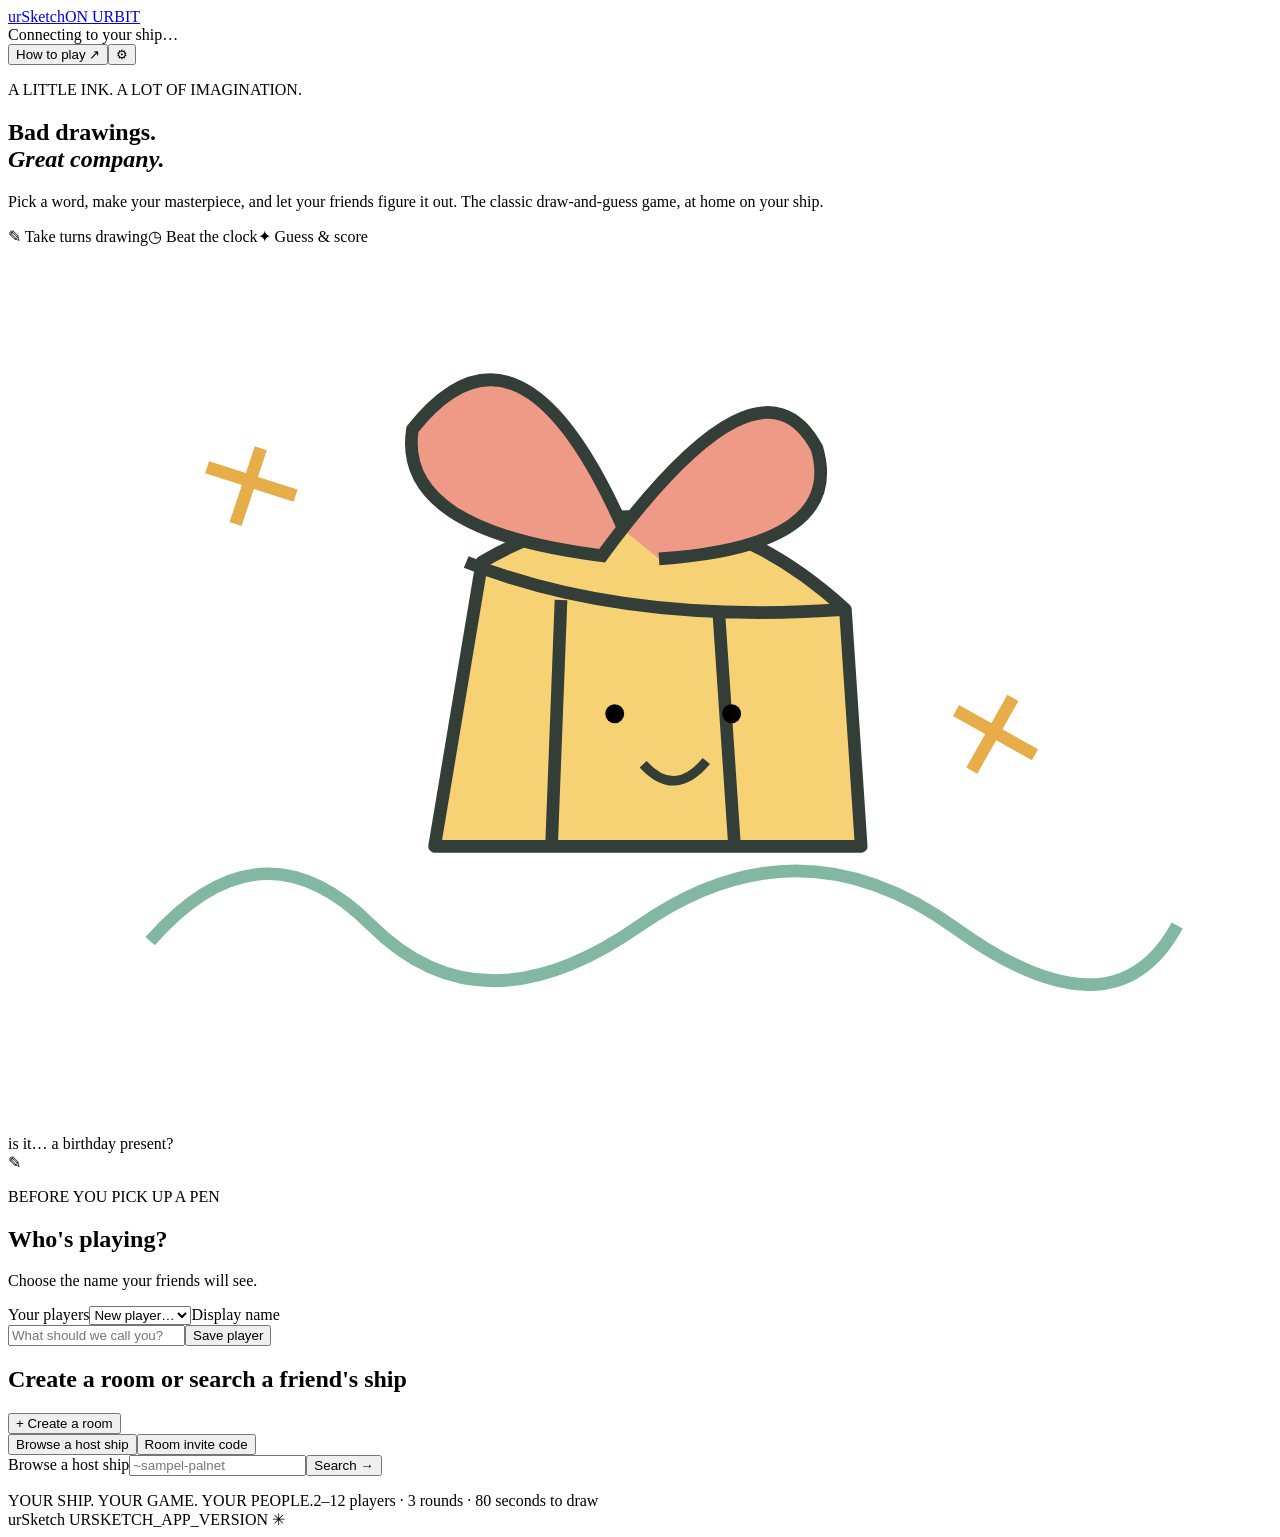
==== web/index.html @ 87e3bbe8 "Release urSketch 0.6.0 for Urbit" ====
<!doctype html>
<html lang="en">
<head><meta charset="utf-8"><meta name="viewport" content="width=device-width,initial-scale=1"><title>urSketch · Draw together on Urbit</title><link rel="icon" type="image/svg+xml" sizes="any" href="URSKETCH_FAVICON_DATA_URL"><style>/* URSKETCH_CSS */</style></head>
<body>
<header><a class="brand" href="/apps/ursketch"><!-- URSKETCH_LOGO -->urSketch<span class="brand-tag">ON URBIT</span></a><div class="connection"><span id="status-dot"></span><span id="status">Connecting to your ship…</span></div><div class="header-actions"><button id="help" class="quiet">How to play ↗</button><button id="settings-open" class="quiet settings-button" title="Settings" aria-label="Settings">⚙</button></div></header>
<main>
<section id="lobby">
<div class="intro"><div><p class="eyebrow">A LITTLE INK. A LOT OF IMAGINATION.</p><h1>Bad drawings.<br><em>Great company.</em></h1><p class="lede">Pick a word, make your masterpiece, and let your friends figure it out. The classic draw-and-guess game, at home on your ship.</p><div class="hero-pills"><span>✎ Take turns drawing</span><span>◷ Beat the clock</span><span>✦ Guess & score</span></div></div><div class="doodle" aria-hidden="true"><span class="tape"></span><svg viewBox="0 0 400 280"><path d="M45 220 Q80 180 115 215 T200 215 T300 216 T370 215" fill="none" stroke="#82b8a1" stroke-width="4"/><path d="M135 190 L150 100 Q210 65 265 115 L270 190 Z" fill="#f6d274" stroke="#343e38" stroke-width="4" stroke-linejoin="round"/><path d="M145 100 Q195 120 265 115 M175 112 L172 190 M225 117 L230 191" fill="none" stroke="#343e38" stroke-width="4"/><path d="M195 90 Q162 15 128 58 Q123 90 188 98 Q238 30 256 64 Q265 95 206 99" fill="#ef9a86" stroke="#343e38" stroke-width="4"/><circle cx="192" cy="148" r="3"/><circle cx="229" cy="148" r="3"/><path d="M201 164 Q211 175 221 163" fill="none" stroke="#343e38" stroke-width="3"/><path d="M72 88 L80 64 M63 70 L91 79 M305 166 L318 143 M300 147 L325 161" stroke="#e6ad48" stroke-width="4"/></svg><span class="doodle-label">is it… a birthday present?</span></div></div>
<section class="player-picker" aria-labelledby="profile-heading">
 <div class="profile-avatar" id="profile-avatar" aria-hidden="true">✎</div>
 <div class="profile-intro"><p class="eyebrow">BEFORE YOU PICK UP A PEN</p><h2 id="profile-heading">Who's playing?</h2><p id="profile-current">Choose the name your friends will see.</p></div>
 <form id="profile-form"><label for="profile-select">Your players</label><select id="profile-select"><option value="">New player…</option></select><label for="player-name">Display name</label><div class="name-save"><input id="player-name" maxlength="24" placeholder="What should we call you?" autocomplete="nickname" required><button class="primary">Save player</button></div></form>
</section>
<div class="lobby-heading"><div><h2>Create a room or search a friend's ship</h2></div><button id="create-open" class="primary">+ Create a room</button></div>
<div class="host-bar room-search">
 <div class="search-modes" role="tablist" aria-label="Room search method"><button id="search-host-mode" type="button" role="tab" aria-selected="true" aria-controls="host-form">Browse a host ship</button><button id="search-invite-mode" type="button" role="tab" aria-selected="false" aria-controls="host-form" tabindex="-1">Room invite code</button></div>
 <form id="host-form" role="tabpanel" aria-labelledby="search-host-mode"><label id="search-label" class="sr-only" for="host">Browse a host ship</label><input id="host" placeholder="~sampel-palnet" autocomplete="off" spellcheck="false" required><button id="host-search">Search →</button></form>
</div>
<p id="browse-status" class="operation-status" role="status" aria-live="polite"></p>
<div id="room-recovery" class="room-recovery" hidden><div><strong id="recovery-title">Return to your room</strong><p id="recovery-detail"></p></div><div class="recovery-actions"><button id="rejoin-room" class="primary">Rejoin</button><button id="leave-saved-room">Leave room</button></div></div>
<p id="join-status" class="operation-status" role="status" aria-live="polite"></p>
<div id="room-list" class="room-list" hidden></div>
<div class="lobby-footer"><span>YOUR SHIP. YOUR GAME. YOUR PEOPLE.</span><span>2–12 players · 3 rounds · 80 seconds to draw</span></div>
</section>
<section id="game" hidden>
 <div class="room-heading"><div class="room-identity"><h2 id="room-title">Drawing room</h2><p id="room-host"></p></div><div class="round-meta"><span id="round">Round 1 / 3</span><span id="classic-round" class="classic-only"></span><span id="phase-label">Waiting for players</span><div id="artist-secret" hidden><span>Word: <strong id="word"></strong></span><span>Value: <b id="word-value">10</b></span></div></div><div class="room-actions"><button id="invite" class="quiet">Invite ↗</button><button id="leave" class="quiet">Leave</button><div id="timer-dial" class="timer-dial" role="progressbar" aria-label="Round timer" aria-valuemin="0" aria-valuemax="80" aria-valuenow="0"><span id="timer-label" class="sr-only">Waiting for players</span></div></div></div>
 <div class="game-grid">
  <div class="left-top">
   <aside class="players panel"><div class="panel-label"><b class="default-only">Players</b><b class="classic-only">Users (<span id="classic-player-count">0</span>)</b><span id="player-count"></span></div><ol id="players"></ol></aside>
   <section class="game-log panel"><div class="panel-label">Game <span id="game-status">Waiting</span></div><div id="messages" class="message-log" role="log" aria-live="polite"></div><span id="guess-form-home" hidden></span><form id="guess-form"><label class="sr-only" for="guess">Your guess</label><input id="guess" maxlength="160" placeholder="Guesses open when a round starts" autocomplete="off" required disabled><button aria-label="Send guess" disabled>↑</button></form></section>
  </div>
  <div id="classic-left-controls" class="classic-only"></div>
  <section class="chat panel"><div class="panel-label">Chat <span>Say hello</span></div><div id="chat-messages" class="message-log" role="log" aria-live="polite"></div><form id="chat-form"><label class="sr-only" for="chat-input">Chat message</label><input id="chat-input" maxlength="240" placeholder="Say something nice…" autocomplete="off" required><button aria-label="Send chat">↑</button></form></section>
  <section class="studio panel">
   <div id="studio-toolbar" class="studio-toolbar" hidden>
    <span id="round-controls-home" hidden></span><div id="round-controls" hidden><button id="give-hint" aria-label="Give hint" title="Give hint — artist reward: 5 points after the first hint, then 4 and 3">Give hint <span id="hints-used">0/3</span></button><button id="skip" class="quiet">Skip</button></div>
    <div id="hint-display" class="hint-display" role="status" aria-live="polite" hidden><span id="hint-letters"></span><span id="hint-length"></span></div>
   <div id="tools" hidden>
    <div id="drawing-palettes">
     <div class="palette-panel stroke-panel" data-palette="stroke"><span class="palette-grip" draggable="true" title="Drag to rearrange; double-click to rotate" aria-label="Move stroke palette">⠿</span><div class="stroke-control"><div id="brush-preview" aria-hidden="true"><span></span></div><label for="width">Stroke <output id="width-value">6</output></label><input id="width" type="range" min="1" max="40" value="6" aria-label="Stroke width"></div></div>
     <div class="palette-panel color-panel" data-palette="colors"><span class="palette-grip" draggable="true" title="Drag to rearrange; double-click to rotate" aria-label="Move color palette">⠿</span><div class="palette" id="palette" aria-label="Drawing colors"></div><div class="color-extra"><button id="color-preview" title="Switch simple / advanced palette" aria-label="Advanced palette"><span></span></button><button id="lighter" title="Lighter (↑)" aria-label="Lighter">▴</button><button id="darker" title="Darker (↓)" aria-label="Darker">▾</button></div><div id="advanced-palette" hidden><input id="custom-color" type="color" value="#000000" aria-label="Choose any color"><span>Choose any color</span></div></div>
     <div class="palette-panel drawing-panel" data-palette="tools"><span class="palette-grip" draggable="true" title="Drag to rearrange; double-click to rotate" aria-label="Move drawing palette">⠿</span><div class="tool-grid" id="tool-grid" aria-label="Drawing tools"></div></div>
    </div><span id="tool-status" class="sr-only" role="status"></span>
   </div>
   </div>
   <div class="canvas-wrap"><canvas id="canvas" width="1000" height="700" aria-label="Shared drawing canvas"></canvas><div id="overlay"><span class="overlay-icon">✎</span><h3 id="overlay-title">The crew is gathering.</h3><p id="overlay-text">You need at least two players to start.</p><div id="choices"></div><button id="start" class="primary">Start game →</button></div></div>
   <div class="canvas-footer"><span id="drawing-status">Everyone has an artist in them.</span><span>URSKETCH</span></div>
  </section>
 </div>
</section>
</main><footer><span>urSketch <span id="app-version">URSKETCH_APP_VERSION</span> <span class="footer-star">✳</span></span></footer>
<dialog id="create-dialog"><form id="create-form"><p class="eyebrow">GOOD COMPANY STARTS HERE</p><h2>Make some room.</h2><label for="title">Room name</label><input id="title" maxlength="48" placeholder="The questionable artists club" required><p>Hosted on your ship. Share an invite so friends can join from theirs.</p><div class="dialog-actions"><button type="button" id="cancel-create">Cancel</button><button class="primary">Create room →</button></div></form></dialog>
<dialog id="settings-dialog" aria-labelledby="settings-heading"><div class="settings-heading"><h2 id="settings-heading">Settings</h2><button id="settings-close" class="quiet" aria-label="Close settings">✕</button></div>
 <fieldset><legend>Sound</legend><label class="settings-check"><input id="sound-muted" type="checkbox">Mute sound</label><label for="sound-volume">Volume <output id="volume-value">70%</output></label><input id="sound-volume" type="range" min="0" max="100" value="70"><label for="audio-output">Output device</label><div class="output-controls"><select id="audio-output"><option value="">System default</option></select><button id="choose-output" type="button">Choose output…</button></div><p id="audio-status" role="status">Choose where future game sounds will play.</p><button id="test-sound" type="button">Test sound</button></fieldset>
 <fieldset><legend>Appearance & accessibility</legend><label for="theme-select">Theme</label><select id="theme-select"><option value="default">Default</option><option value="classic">Classic</option><option value="grubbery" disabled>Grubbery Theme — coming soon</option></select><label class="settings-check"><input id="reduce-motion" type="checkbox">Reduce motion</label><label class="settings-check"><input id="large-chat" type="checkbox">Larger chat text</label></fieldset><button id="settings-reset" class="quiet" type="button">Restore defaults</button><p class="settings-note">Saved in this browser.</p></dialog>
<dialog id="help-dialog"><p class="eyebrow">WELCOME TO URSKETCH</p><h2>A picture is worth… points.</h2><p>Each player takes a turn drawing. Choose one of three secret words and illustrate it with the drawing tools. No letters, numbers, or giving the answer away!</p><p>Everyone else has 80 seconds to guess. Correct guesses earn 10, 9, 8, 7, 6, then 5 points each. The drawer earns 10 points for the first correct guess and 1 for each additional guess. Give hint can be used three times before anyone guesses correctly: first it shows the letter count, then reveals one random letter per press. The artist’s first-solve reward becomes 5, 4, then 3 points. Additional correct guessers still add 1 point each. No correct guesses means no drawer points. Each game lasts three rounds.</p><p>Search a friend's host ship or share your room's invite. Every player joins through their own Urbit ship with urSketch installed.</p><details class="shortcut-help"><summary>Drawing tools and shortcuts</summary><p>Pen P · Brush B · Spray Y · Eraser E · Rectangle S · Circle C · Line L · Zoom Z. Repeat S or C to toggle solid / outline shapes.</p><p>+ / − zoom · Space pans · Space+Alt zooms in · Space+Command zooms out · Alt picks a color · D toggles black / white.</p><p>↑ / ↓ change brightness · ← / → change width · 1–8 set width · 9 sets 16px · 0 sets 32px · Tab switches Game / Chat. Shift+Clear fills with your color. Shift+Zoom zooms out; double-click Zoom to reset zoom and pan.</p><p>Drag palette grips to rearrange them outside the canvas; double-click a grip to rotate. Your palette arrangement is saved.</p></details><button id="close-help" class="primary">Got it →</button></dialog>
<div id="toast" role="status" hidden></div>
<script>/* URSKETCH_DRAWING */
/* URSKETCH_SETTINGS */
/* URSKETCH_JS */</script>
</body></html>
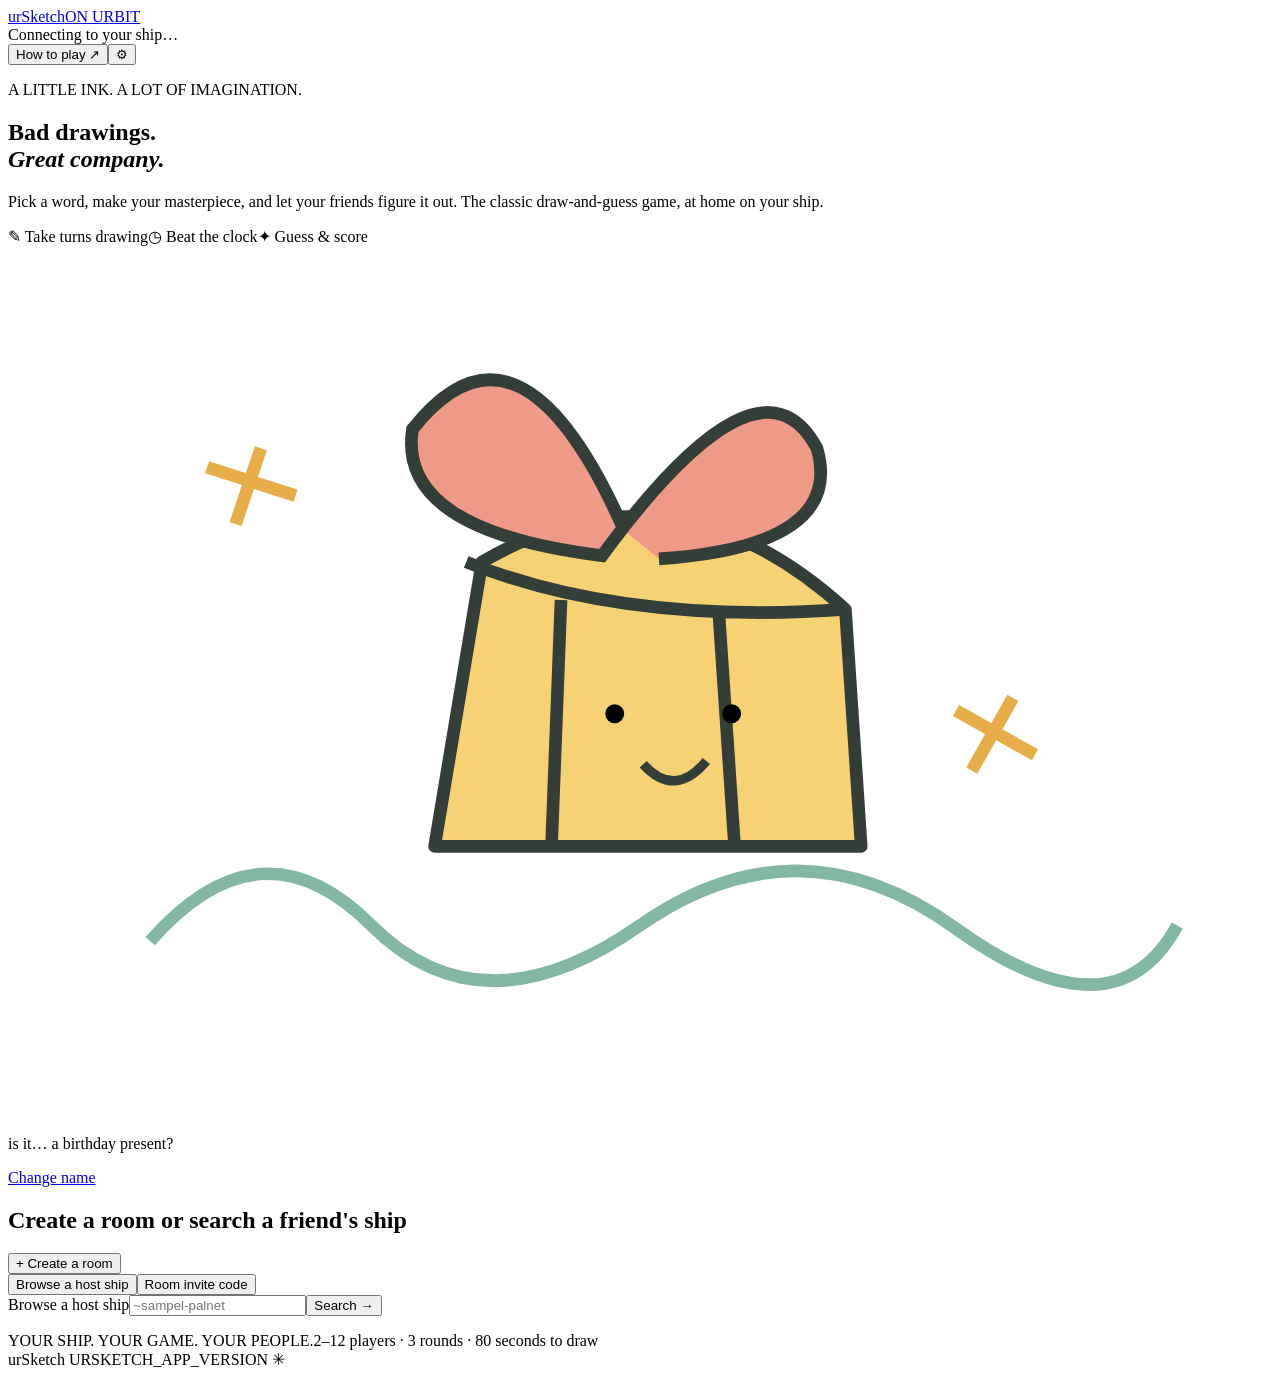
==== commit cc864da2: "Add a silver username screen between the intro and room browser" ====
--- a/web/index.html
+++ b/web/index.html
@@ -1,16 +1,17 @@
 <!doctype html>
 <html lang="en">
-<head><meta charset="utf-8"><meta name="viewport" content="width=device-width,initial-scale=1"><title>urSketch · Draw together on Urbit</title><link rel="icon" type="image/svg+xml" sizes="any" href="URSKETCH_FAVICON_DATA_URL"><style>/* URSKETCH_CSS */</style></head>
+<head><meta charset="utf-8"><meta name="viewport" content="width=device-width,initial-scale=1"><title>urSketch · Draw together on Urbit</title><link rel="icon" type="image/svg+xml" sizes="any" href="URSKETCH_FAVICON_DATA_URL"><style>/* URSKETCH_CSS */</style><script>document.documentElement.classList.toggle('connect-route',location.pathname.replace(/\/$/,'').endsWith('/connect'));</script></head>
 <body>
 <header><a class="brand" href="/apps/ursketch"><!-- URSKETCH_LOGO -->urSketch<span class="brand-tag">ON URBIT</span></a><div class="connection"><span id="status-dot"></span><span id="status">Connecting to your ship…</span></div><div class="header-actions"><button id="help" class="quiet">How to play ↗</button><button id="settings-open" class="quiet settings-button" title="Settings" aria-label="Settings">⚙</button></div></header>
 <main>
+<section id="connect-page" aria-label="Connect to urSketch" hidden>
+<!-- URSKETCH_CONNECT_LOGO -->
+<div class="connect-copy"><p>Welcome to urSketch, the net's premier sketching game!</p><p>Enter your display name in the box to the right and click the Connect button to connect to the game</p><p>Your Urbit ID will always be able to be seen when a player inspects your profile.</p></div>
+<form id="profile-form"><label for="player-name">Username:</label><input id="player-name" name="username" maxlength="96" autocomplete="nickname" spellcheck="false" required><button id="connect-submit" type="submit">Connect</button><p id="connect-error" role="alert" aria-live="polite"></p></form>
+</section>
 <section id="lobby">
 <div class="intro"><div><p class="eyebrow">A LITTLE INK. A LOT OF IMAGINATION.</p><h1>Bad drawings.<br><em>Great company.</em></h1><p class="lede">Pick a word, make your masterpiece, and let your friends figure it out. The classic draw-and-guess game, at home on your ship.</p><div class="hero-pills"><span>✎ Take turns drawing</span><span>◷ Beat the clock</span><span>✦ Guess & score</span></div></div><div class="doodle" aria-hidden="true"><span class="tape"></span><svg viewBox="0 0 400 280"><path d="M45 220 Q80 180 115 215 T200 215 T300 216 T370 215" fill="none" stroke="#82b8a1" stroke-width="4"/><path d="M135 190 L150 100 Q210 65 265 115 L270 190 Z" fill="#f6d274" stroke="#343e38" stroke-width="4" stroke-linejoin="round"/><path d="M145 100 Q195 120 265 115 M175 112 L172 190 M225 117 L230 191" fill="none" stroke="#343e38" stroke-width="4"/><path d="M195 90 Q162 15 128 58 Q123 90 188 98 Q238 30 256 64 Q265 95 206 99" fill="#ef9a86" stroke="#343e38" stroke-width="4"/><circle cx="192" cy="148" r="3"/><circle cx="229" cy="148" r="3"/><path d="M201 164 Q211 175 221 163" fill="none" stroke="#343e38" stroke-width="3"/><path d="M72 88 L80 64 M63 70 L91 79 M305 166 L318 143 M300 147 L325 161" stroke="#e6ad48" stroke-width="4"/></svg><span class="doodle-label">is it… a birthday present?</span></div></div>
-<section class="player-picker" aria-labelledby="profile-heading">
- <div class="profile-avatar" id="profile-avatar" aria-hidden="true">✎</div>
- <div class="profile-intro"><p class="eyebrow">BEFORE YOU PICK UP A PEN</p><h2 id="profile-heading">Who's playing?</h2><p id="profile-current">Choose the name your friends will see.</p></div>
- <form id="profile-form"><label for="profile-select">Your players</label><select id="profile-select"><option value="">New player…</option></select><label for="player-name">Display name</label><div class="name-save"><input id="player-name" maxlength="24" placeholder="What should we call you?" autocomplete="nickname" required><button class="primary">Save player</button></div></form>
-</section>
+<div class="player-summary"><p id="profile-current"></p><a href="/apps/ursketch/connect">Change name</a></div>
 <div class="lobby-heading"><div><h2>Create a room or search a friend's ship</h2></div><button id="create-open" class="primary">+ Create a room</button></div>
 <div class="host-bar room-search">
  <div class="search-modes" role="tablist" aria-label="Room search method"><button id="search-host-mode" type="button" role="tab" aria-selected="true" aria-controls="host-form">Browse a host ship</button><button id="search-invite-mode" type="button" role="tab" aria-selected="false" aria-controls="host-form" tabindex="-1">Room invite code</button></div>
@@ -52,7 +53,9 @@
 <dialog id="create-dialog"><form id="create-form"><p class="eyebrow">GOOD COMPANY STARTS HERE</p><h2>Make some room.</h2><label for="title">Room name</label><input id="title" maxlength="48" placeholder="The questionable artists club" required><p>Hosted on your ship. Share an invite so friends can join from theirs.</p><div class="dialog-actions"><button type="button" id="cancel-create">Cancel</button><button class="primary">Create room →</button></div></form></dialog>
 <dialog id="settings-dialog" aria-labelledby="settings-heading"><div class="settings-heading"><h2 id="settings-heading">Settings</h2><button id="settings-close" class="quiet" aria-label="Close settings">✕</button></div>
  <fieldset><legend>Sound</legend><label class="settings-check"><input id="sound-muted" type="checkbox">Mute sound</label><label for="sound-volume">Volume <output id="volume-value">70%</output></label><input id="sound-volume" type="range" min="0" max="100" value="70"><label for="audio-output">Output device</label><div class="output-controls"><select id="audio-output"><option value="">System default</option></select><button id="choose-output" type="button">Choose output…</button></div><p id="audio-status" role="status">Choose where future game sounds will play.</p><button id="test-sound" type="button">Test sound</button></fieldset>
+ <fieldset><legend>Theme song</legend><label class="settings-check"><input id="theme-song-quarter" type="checkbox">Theme song at 25% volume</label><label class="settings-check"><input id="theme-song-disabled" type="checkbox">Disable theme song</label><p class="settings-note">25% uses one quarter of the normal theme-song level, after the master volume above.</p></fieldset>
  <fieldset><legend>Appearance & accessibility</legend><label for="theme-select">Theme</label><select id="theme-select"><option value="default">Default</option><option value="classic">Classic</option><option value="grubbery" disabled>Grubbery Theme — coming soon</option></select><label class="settings-check"><input id="reduce-motion" type="checkbox">Reduce motion</label><label class="settings-check"><input id="large-chat" type="checkbox">Larger chat text</label></fieldset><button id="settings-reset" class="quiet" type="button">Restore defaults</button><p class="settings-note">Saved in this browser.</p></dialog>
+<dialog id="player-profile-dialog" aria-labelledby="player-profile-name"><p class="eyebrow">PLAYER PROFILE</p><h2 id="player-profile-name"></h2><p>Urbit ID</p><p id="player-profile-ship"></p><form method="dialog"><button class="primary">Close</button></form></dialog>
 <dialog id="help-dialog"><p class="eyebrow">WELCOME TO URSKETCH</p><h2>A picture is worth… points.</h2><p>Each player takes a turn drawing. Choose one of three secret words and illustrate it with the drawing tools. No letters, numbers, or giving the answer away!</p><p>Everyone else has 80 seconds to guess. Correct guesses earn 10, 9, 8, 7, 6, then 5 points each. The drawer earns 10 points for the first correct guess and 1 for each additional guess. Give hint can be used three times before anyone guesses correctly: first it shows the letter count, then reveals one random letter per press. The artist’s first-solve reward becomes 5, 4, then 3 points. Additional correct guessers still add 1 point each. No correct guesses means no drawer points. Each game lasts three rounds.</p><p>Search a friend's host ship or share your room's invite. Every player joins through their own Urbit ship with urSketch installed.</p><details class="shortcut-help"><summary>Drawing tools and shortcuts</summary><p>Pen P · Brush B · Spray Y · Eraser E · Rectangle S · Circle C · Line L · Zoom Z. Repeat S or C to toggle solid / outline shapes.</p><p>+ / − zoom · Space pans · Space+Alt zooms in · Space+Command zooms out · Alt picks a color · D toggles black / white.</p><p>↑ / ↓ change brightness · ← / → change width · 1–8 set width · 9 sets 16px · 0 sets 32px · Tab switches Game / Chat. Shift+Clear fills with your color. Shift+Zoom zooms out; double-click Zoom to reset zoom and pan.</p><p>Drag palette grips to rearrange them outside the canvas; double-click a grip to rotate. Your palette arrangement is saved.</p></details><button id="close-help" class="primary">Got it →</button></dialog>
 <div id="toast" role="status" hidden></div>
 <script>/* URSKETCH_DRAWING */
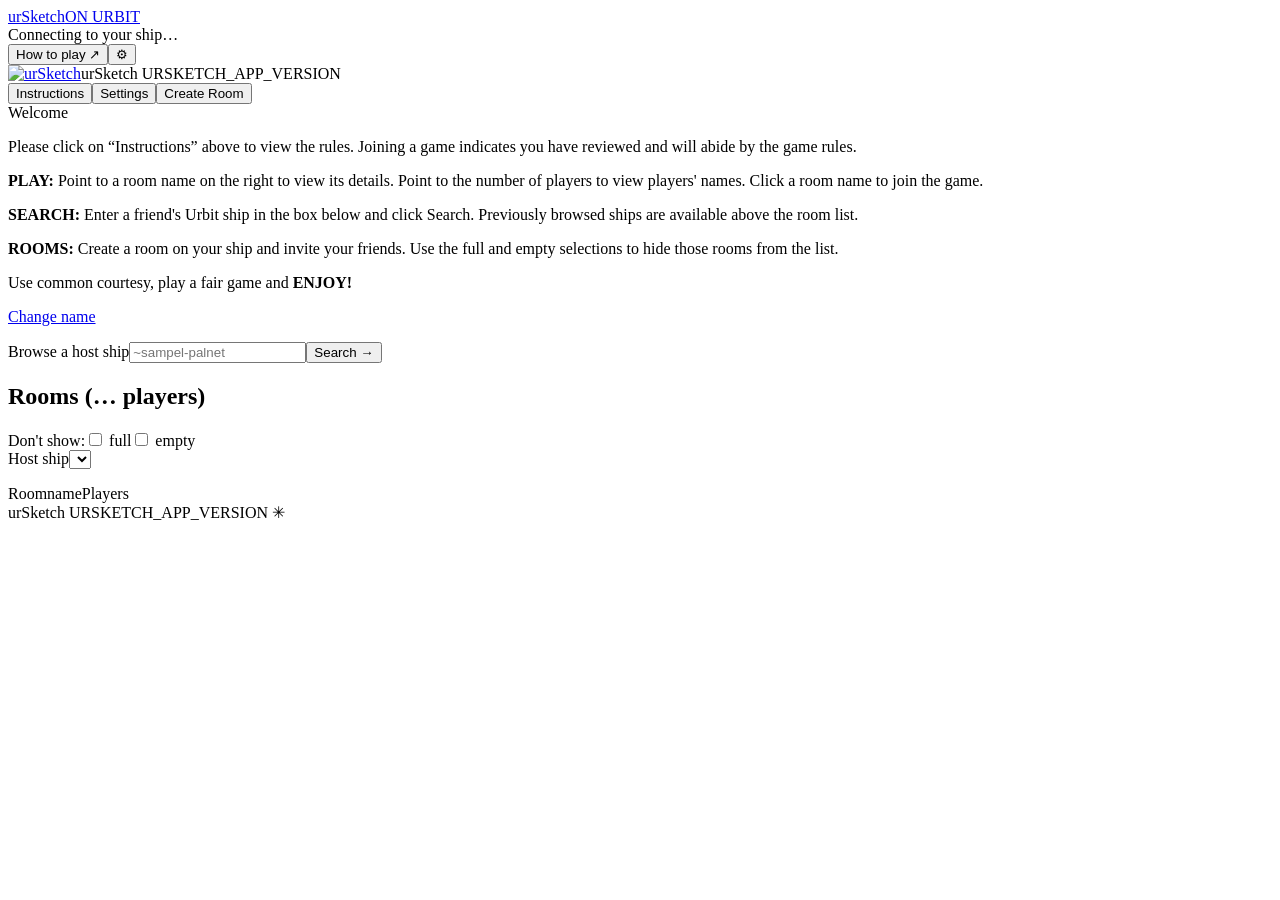
==== commit 08f6c4e8: "Match the classic room browser and count players across known hosts" ====
--- a/web/index.html
+++ b/web/index.html
@@ -9,19 +9,31 @@
 <div class="connect-copy"><p>Welcome to urSketch, the net's premier sketching game!</p><p>Enter your display name in the box to the right and click the Connect button to connect to the game</p><p>Your Urbit ID will always be able to be seen when a player inspects your profile.</p></div>
 <form id="profile-form"><label for="player-name">Username:</label><input id="player-name" name="username" maxlength="96" autocomplete="nickname" spellcheck="false" required><button id="connect-submit" type="submit">Connect</button><p id="connect-error" role="alert" aria-live="polite"></p></form>
 </section>
-<section id="lobby">
-<div class="intro"><div><p class="eyebrow">A LITTLE INK. A LOT OF IMAGINATION.</p><h1>Bad drawings.<br><em>Great company.</em></h1><p class="lede">Pick a word, make your masterpiece, and let your friends figure it out. The classic draw-and-guess game, at home on your ship.</p><div class="hero-pills"><span>✎ Take turns drawing</span><span>◷ Beat the clock</span><span>✦ Guess & score</span></div></div><div class="doodle" aria-hidden="true"><span class="tape"></span><svg viewBox="0 0 400 280"><path d="M45 220 Q80 180 115 215 T200 215 T300 216 T370 215" fill="none" stroke="#82b8a1" stroke-width="4"/><path d="M135 190 L150 100 Q210 65 265 115 L270 190 Z" fill="#f6d274" stroke="#343e38" stroke-width="4" stroke-linejoin="round"/><path d="M145 100 Q195 120 265 115 M175 112 L172 190 M225 117 L230 191" fill="none" stroke="#343e38" stroke-width="4"/><path d="M195 90 Q162 15 128 58 Q123 90 188 98 Q238 30 256 64 Q265 95 206 99" fill="#ef9a86" stroke="#343e38" stroke-width="4"/><circle cx="192" cy="148" r="3"/><circle cx="229" cy="148" r="3"/><path d="M201 164 Q211 175 221 163" fill="none" stroke="#343e38" stroke-width="3"/><path d="M72 88 L80 64 M63 70 L91 79 M305 166 L318 143 M300 147 L325 161" stroke="#e6ad48" stroke-width="4"/></svg><span class="doodle-label">is it… a birthday present?</span></div></div>
-<div class="player-summary"><p id="profile-current"></p><a href="/apps/ursketch/connect">Change name</a></div>
-<div class="lobby-heading"><div><h2>Create a room or search a friend's ship</h2></div><button id="create-open" class="primary">+ Create a room</button></div>
-<div class="host-bar room-search">
- <div class="search-modes" role="tablist" aria-label="Room search method"><button id="search-host-mode" type="button" role="tab" aria-selected="true" aria-controls="host-form">Browse a host ship</button><button id="search-invite-mode" type="button" role="tab" aria-selected="false" aria-controls="host-form" tabindex="-1">Room invite code</button></div>
- <form id="host-form" role="tabpanel" aria-labelledby="search-host-mode"><label id="search-label" class="sr-only" for="host">Browse a host ship</label><input id="host" placeholder="~sampel-palnet" autocomplete="off" spellcheck="false" required><button id="host-search">Search →</button></form>
-</div>
-<p id="browse-status" class="operation-status" role="status" aria-live="polite"></p>
-<div id="room-recovery" class="room-recovery" hidden><div><strong id="recovery-title">Return to your room</strong><p id="recovery-detail"></p></div><div class="recovery-actions"><button id="rejoin-room" class="primary">Rejoin</button><button id="leave-saved-room">Leave room</button></div></div>
-<p id="join-status" class="operation-status" role="status" aria-live="polite"></p>
-<div id="room-list" class="room-list" hidden></div>
-<div class="lobby-footer"><span>YOUR SHIP. YOUR GAME. YOUR PEOPLE.</span><span>2–12 players · 3 rounds · 80 seconds to draw</span></div>
+<section id="lobby" aria-label="Room browser">
+ <div class="browser-left">
+  <div class="browser-masthead"><a href="/apps/ursketch" aria-label="urSketch introduction"><img id="browser-logo" src="URSKETCH_BROWSER_LOGO_URL" alt="urSketch"></a><span class="browser-version">urSketch <span id="app-version">URSKETCH_APP_VERSION</span></span><div class="browser-actions"><button id="browser-help" type="button">Instructions</button><button id="browser-settings" type="button">Settings</button><button id="create-open" type="button">Create Room</button></div></div>
+  <div class="browser-panel-label">Welcome</div>
+  <div id="browser-guide" class="browser-guide" tabindex="0">
+   <div id="room-recovery" class="room-recovery" hidden><div><strong id="recovery-title">Return to your room</strong><p id="recovery-detail"></p></div><div class="recovery-actions"><button id="rejoin-room" class="primary">Rejoin</button><button id="leave-saved-room">Leave room</button></div></div>
+   <p>Please click on “Instructions” above to view the rules. Joining a game indicates you have reviewed and will abide by the game rules.</p>
+   <p><b>PLAY:</b> Point to a room name on the right to view its details. Point to the number of players to view players' names. Click a room name to join the game.</p>
+   <p><b>SEARCH:</b> Enter a friend's Urbit ship in the box below and click Search. Previously browsed ships are available above the room list.</p>
+   <p><b>ROOMS:</b> Create a room on your ship and invite your friends. Use the full and empty selections to hide those rooms from the list.</p>
+   <p class="browser-courtesy">Use common courtesy, play a fair game and <b>ENJOY!</b></p>
+   <div class="player-summary"><p id="profile-current"></p><a href="/apps/ursketch/connect">Change name</a></div>
+
+   <p id="join-status" class="operation-status" role="status" aria-live="polite"></p>
+  </div>
+  <div class="host-bar room-search">
+   <div class="search-modes" role="tablist" aria-label="Room search method" hidden><button id="search-host-mode" type="button" role="tab" aria-selected="true" aria-controls="host-form">Browse a host ship</button><button id="search-invite-mode" type="button" role="tab" aria-selected="false" aria-controls="host-form" tabindex="-1">Room invite code</button></div>
+   <form id="host-form" role="tabpanel" aria-labelledby="search-host-mode"><label id="search-label" class="sr-only" for="host">Browse a host ship</label><input id="host" placeholder="~sampel-palnet" autocomplete="off" spellcheck="false" required><button id="host-search">Search →</button></form>
+  </div>
+ </div>
+ <aside id="room-browser" aria-label="Rooms">
+  <div class="browser-room-controls"><h2 id="browser-player-total" aria-live="polite">Rooms (… players)</h2><div class="browser-filters"><span>Don't show:</span><label><input id="hide-full-rooms" type="checkbox" aria-label="Hide full rooms"> full</label><label><input id="hide-empty-rooms" type="checkbox" aria-label="Hide empty rooms"> empty</label></div><label class="sr-only" for="browser-hosts">Host ship</label><select id="browser-hosts" aria-label="Host ship"></select><p id="browse-status" class="operation-status" role="status" aria-live="polite"></p></div>
+  <div class="browser-columns"><span>Roomname</span><span>Players</span></div>
+  <div id="room-list" class="room-list" aria-label="Available rooms"></div>
+ </aside>
 </section>
 <section id="game" hidden>
  <div class="room-heading"><div class="room-identity"><h2 id="room-title">Drawing room</h2><p id="room-host"></p></div><div class="round-meta"><span id="round">Round 1 / 3</span><span id="classic-round" class="classic-only"></span><span id="phase-label">Waiting for players</span><div id="artist-secret" hidden><span>Word: <strong id="word"></strong></span><span>Value: <b id="word-value">10</b></span></div></div><div class="room-actions"><button id="invite" class="quiet">Invite ↗</button><button id="leave" class="quiet">Leave</button><div id="timer-dial" class="timer-dial" role="progressbar" aria-label="Round timer" aria-valuemin="0" aria-valuemax="80" aria-valuenow="0"><span id="timer-label" class="sr-only">Waiting for players</span></div></div></div>
@@ -49,7 +61,7 @@
   </section>
  </div>
 </section>
-</main><footer><span>urSketch <span id="app-version">URSKETCH_APP_VERSION</span> <span class="footer-star">✳</span></span></footer>
+</main><footer><span>urSketch URSKETCH_APP_VERSION <span class="footer-star">✳</span></span></footer>
 <dialog id="create-dialog"><form id="create-form"><p class="eyebrow">GOOD COMPANY STARTS HERE</p><h2>Make some room.</h2><label for="title">Room name</label><input id="title" maxlength="48" placeholder="The questionable artists club" required><p>Hosted on your ship. Share an invite so friends can join from theirs.</p><div class="dialog-actions"><button type="button" id="cancel-create">Cancel</button><button class="primary">Create room →</button></div></form></dialog>
 <dialog id="settings-dialog" aria-labelledby="settings-heading"><div class="settings-heading"><h2 id="settings-heading">Settings</h2><button id="settings-close" class="quiet" aria-label="Close settings">✕</button></div>
  <fieldset><legend>Sound</legend><label class="settings-check"><input id="sound-muted" type="checkbox">Mute sound</label><label for="sound-volume">Volume <output id="volume-value">70%</output></label><input id="sound-volume" type="range" min="0" max="100" value="70"><label for="audio-output">Output device</label><div class="output-controls"><select id="audio-output"><option value="">System default</option></select><button id="choose-output" type="button">Choose output…</button></div><p id="audio-status" role="status">Choose where future game sounds will play.</p><button id="test-sound" type="button">Test sound</button></fieldset>
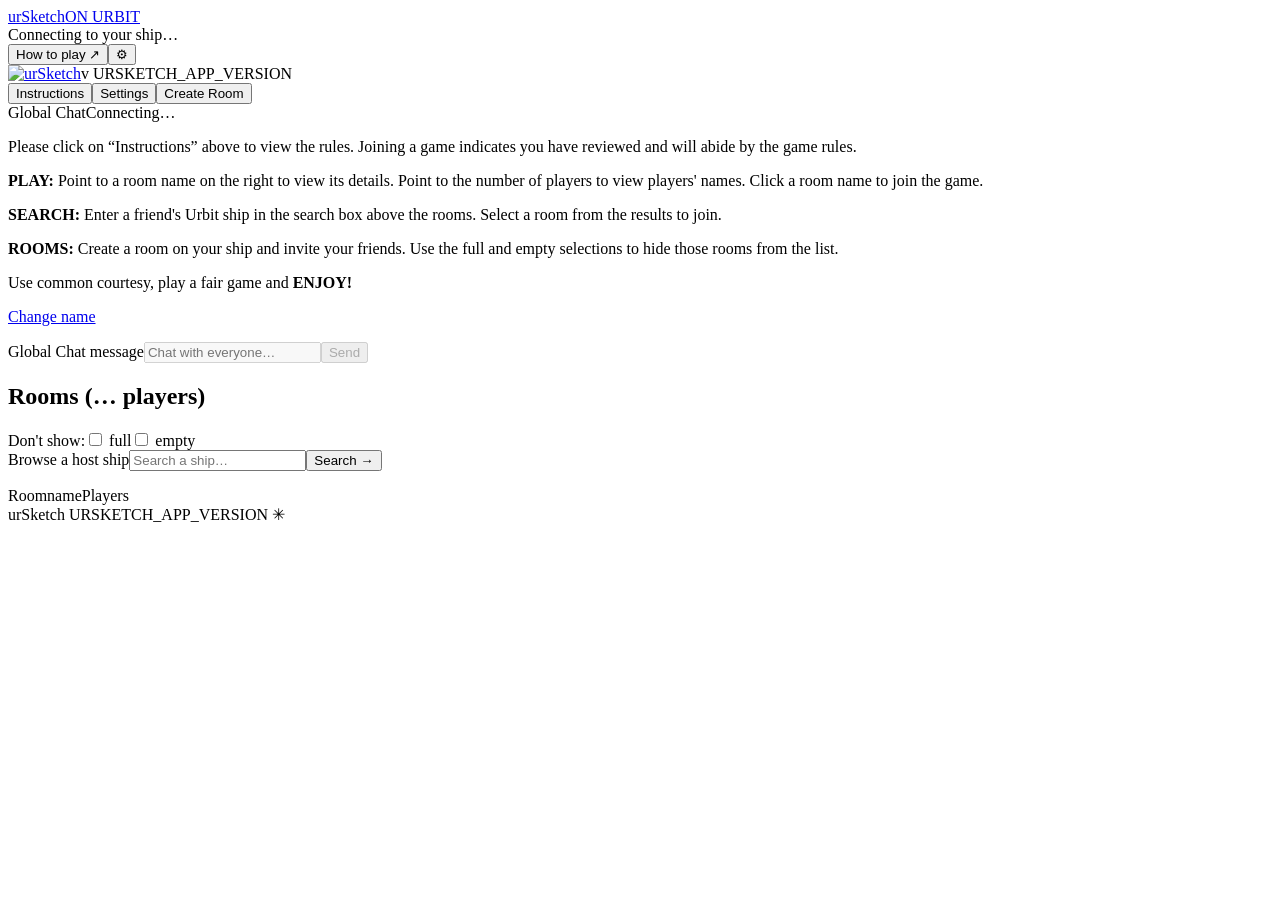
==== commit 77d3166c: "Separate ship search from shared Global Chat and simplify version labeling" ====
--- a/web/index.html
+++ b/web/index.html
@@ -11,26 +11,26 @@
 </section>
 <section id="lobby" aria-label="Room browser">
  <div class="browser-left">
-  <div class="browser-masthead"><a href="/apps/ursketch" aria-label="urSketch introduction"><img id="browser-logo" src="URSKETCH_BROWSER_LOGO_URL" alt="urSketch"></a><span class="browser-version">urSketch <span id="app-version">URSKETCH_APP_VERSION</span></span><div class="browser-actions"><button id="browser-help" type="button">Instructions</button><button id="browser-settings" type="button">Settings</button><button id="create-open" type="button">Create Room</button></div></div>
-  <div class="browser-panel-label">Welcome</div>
+  <div class="browser-masthead"><a href="/apps/ursketch" aria-label="urSketch introduction"><img id="browser-logo" src="URSKETCH_BROWSER_LOGO_URL" alt="urSketch"></a><span class="browser-version">v <span id="app-version">URSKETCH_APP_VERSION</span></span><div class="browser-actions"><button id="browser-help" type="button">Instructions</button><button id="browser-settings" type="button">Settings</button><button id="create-open" type="button">Create Room</button></div></div>
+  <div class="browser-panel-label"><span>Global Chat</span><span id="global-chat-status" role="status" aria-live="polite">Connecting…</span><button id="global-chat-retry" type="button" hidden>Retry</button></div>
   <div id="browser-guide" class="browser-guide" tabindex="0">
    <div id="room-recovery" class="room-recovery" hidden><div><strong id="recovery-title">Return to your room</strong><p id="recovery-detail"></p></div><div class="recovery-actions"><button id="rejoin-room" class="primary">Rejoin</button><button id="leave-saved-room">Leave room</button></div></div>
    <p>Please click on “Instructions” above to view the rules. Joining a game indicates you have reviewed and will abide by the game rules.</p>
    <p><b>PLAY:</b> Point to a room name on the right to view its details. Point to the number of players to view players' names. Click a room name to join the game.</p>
-   <p><b>SEARCH:</b> Enter a friend's Urbit ship in the box below and click Search. Previously browsed ships are available above the room list.</p>
+   <p><b>SEARCH:</b> Enter a friend's Urbit ship in the search box above the rooms. Select a room from the results to join.</p>
    <p><b>ROOMS:</b> Create a room on your ship and invite your friends. Use the full and empty selections to hide those rooms from the list.</p>
    <p class="browser-courtesy">Use common courtesy, play a fair game and <b>ENJOY!</b></p>
    <div class="player-summary"><p id="profile-current"></p><a href="/apps/ursketch/connect">Change name</a></div>
 
-   <p id="join-status" class="operation-status" role="status" aria-live="polite"></p>
+   <p id="join-status" class="operation-status" role="status" aria-live="polite"></p><div id="global-messages" role="log" aria-label="Global Chat messages" aria-live="polite"></div>
   </div>
-  <div class="host-bar room-search">
-   <div class="search-modes" role="tablist" aria-label="Room search method" hidden><button id="search-host-mode" type="button" role="tab" aria-selected="true" aria-controls="host-form">Browse a host ship</button><button id="search-invite-mode" type="button" role="tab" aria-selected="false" aria-controls="host-form" tabindex="-1">Room invite code</button></div>
-   <form id="host-form" role="tabpanel" aria-labelledby="search-host-mode"><label id="search-label" class="sr-only" for="host">Browse a host ship</label><input id="host" placeholder="~sampel-palnet" autocomplete="off" spellcheck="false" required><button id="host-search">Search →</button></form>
-  </div>
+  <form id="global-chat-form"><label for="global-chat-input" class="sr-only">Global Chat message</label><input id="global-chat-input" maxlength="240" autocomplete="off" placeholder="Chat with everyone…" required disabled><button id="global-chat-send" type="submit" disabled>Send</button></form>
  </div>
  <aside id="room-browser" aria-label="Rooms">
-  <div class="browser-room-controls"><h2 id="browser-player-total" aria-live="polite">Rooms (… players)</h2><div class="browser-filters"><span>Don't show:</span><label><input id="hide-full-rooms" type="checkbox" aria-label="Hide full rooms"> full</label><label><input id="hide-empty-rooms" type="checkbox" aria-label="Hide empty rooms"> empty</label></div><label class="sr-only" for="browser-hosts">Host ship</label><select id="browser-hosts" aria-label="Host ship"></select><p id="browse-status" class="operation-status" role="status" aria-live="polite"></p></div>
+  <div class="browser-room-controls"><h2 id="browser-player-total" aria-live="polite">Rooms (… players)</h2><div class="browser-filters"><span>Don't show:</span><label><input id="hide-full-rooms" type="checkbox" aria-label="Hide full rooms"> full</label><label><input id="hide-empty-rooms" type="checkbox" aria-label="Hide empty rooms"> empty</label></div><div class="host-bar room-search">
+   <div class="search-modes" role="tablist" aria-label="Room search method" hidden><button id="search-host-mode" type="button" role="tab" aria-selected="true" aria-controls="host-form">Browse a host ship</button><button id="search-invite-mode" type="button" role="tab" aria-selected="false" aria-controls="host-form" tabindex="-1">Room invite code</button></div>
+   <form id="host-form" role="tabpanel" aria-labelledby="search-host-mode"><label id="search-label" class="sr-only" for="host">Browse a host ship</label><input id="host" placeholder="Search a ship…" autocomplete="off" spellcheck="false" required><button id="host-search">Search →</button></form>
+  </div><p id="browse-status" class="operation-status" role="status" aria-live="polite"></p></div>
   <div class="browser-columns"><span>Roomname</span><span>Players</span></div>
   <div id="room-list" class="room-list" aria-label="Available rooms"></div>
  </aside>
